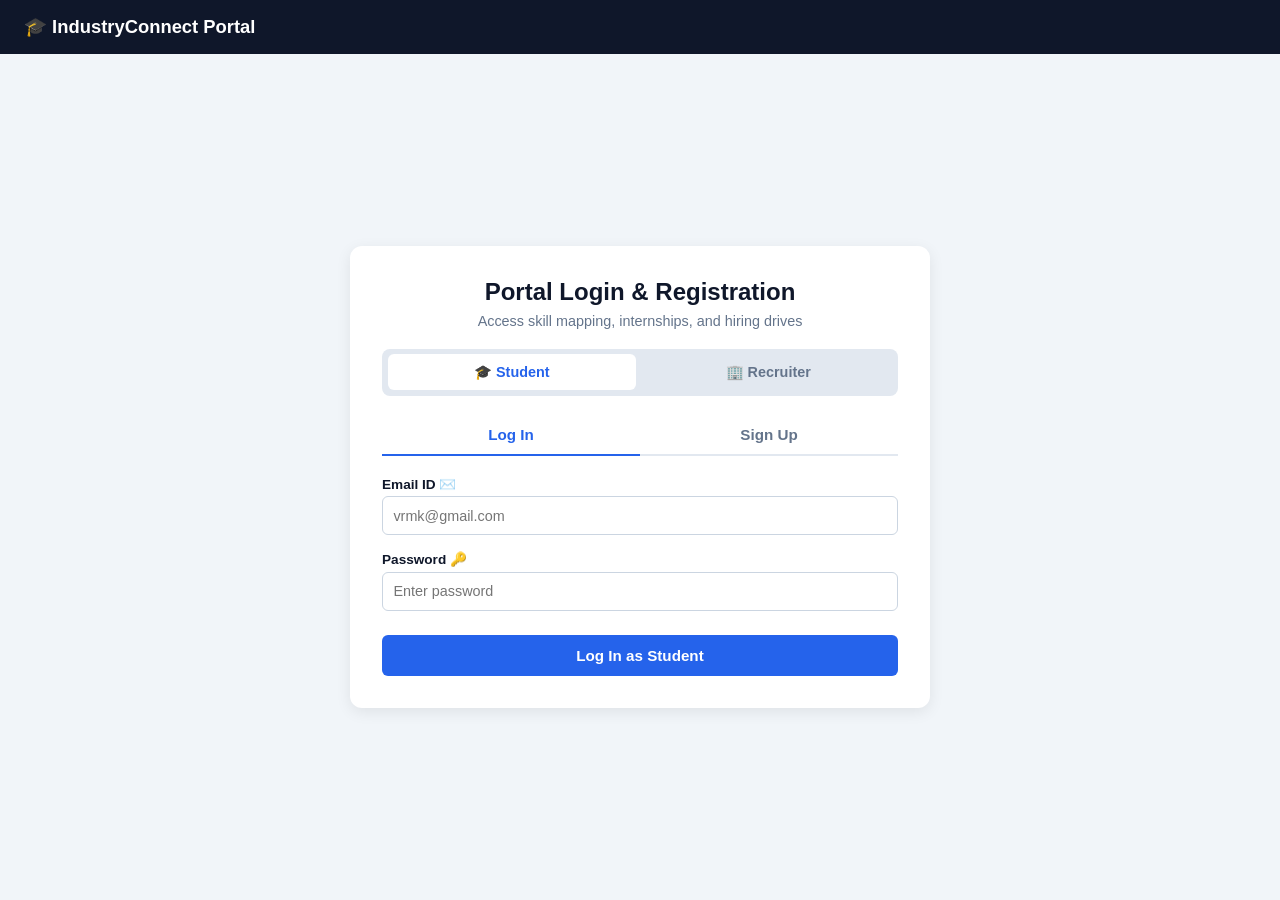
==== index.html @ fd17ff5f "Add files via upload" ====
<!DOCTYPE html>
<html lang="en">
<head>
<meta charset="UTF-8" />
<meta name="viewport" content="width=device-width, initial-scale=1.0" />
<title>Academia-Industry Collaboration Portal</title>
    <link rel="stylesheet" href="style.css">
</head>
<body>
<header>
  <div class="header-left">
    <button class="back-btn" id="header-back-btn" onclick="goBack()">⬅️ Back</button>
    <h1>🎓 IndustryConnect Portal</h1>
  </div>
  <button class="logout-btn" id="logout-btn" onclick="logout()">Logout</button>
</header>

<div class="container">

<!-- SCREEN 1: Authentication -->
<div id="screen-auth" class="screen active">
  <h2>Portal Login & Registration</h2>
  <p class="subtitle">Access skill mapping, internships, and hiring drives</p>
  <div class="role-tabs">
    <button class="role-btn active" id="btn-role-student" onclick="setRole('student')">🎓 Student</button>
    <button class="role-btn" id="btn-role-recruiter" onclick="setRole('recruiter')">🏢 Recruiter</button>
  </div>
  <div class="tab-container">
    <button class="tab-button active" id="btn-mode-login" onclick="setMode('login')">Log In</button>
    <button class="tab-button" id="btn-mode-signup" onclick="setMode('signup')">Sign Up</button>
  </div>

  <form id="form-student-login" onsubmit="handleStudentLogin(event)">
    <div class="form-group"><label for="stu-login-email">Email ID ✉️</label>
      <input type="email" id="stu-login-email" placeholder="vrmk@gmail.com" required /></div>
    <div class="form-group"><label for="stu-login-pass">Password 🔑</label>
      <input type="password" id="stu-login-pass" placeholder="Enter password" required /></div>
    <button type="submit" class="btn">Log In as Student</button>
  </form>

  <form id="form-student-signup" onsubmit="handleStudentSignup(event)" style="display:none">
    <div class="form-group"><label for="stu-sign-name">User Name 👤</label>
      <input type="text" id="stu-sign-name" placeholder="Full Name" required /></div>
    <div class="form-group"><label for="stu-sign-email">Email ID ✉️</label>
      <input type="email" id="stu-sign-email" placeholder="name@example.com" required /></div>
    <div class="form-group"><label for="stu-sign-phone">Mobile Number 📱</label>
      <input type="tel" id="stu-sign-phone" class="phone" placeholder="10-digit number" maxlength="10" inputmode="numeric" required />
      <div class="hint">Exactly 10 digits, numbers only.</div></div>
    <div class="form-group"><label for="stu-sign-pass">Create New Password 🔒</label>
      <input type="password" id="stu-sign-pass" placeholder="Min 6 characters" minlength="6" required /></div>
    <div class="form-group"><label for="stu-sign-confirm">Confirm Password 🔐</label>
      <input type="password" id="stu-sign-confirm" placeholder="Re-enter password" required /></div>
    <button type="submit" class="btn">Create Student Account</button>
  </form>

  <form id="form-recruiter-login" onsubmit="handleRecruiterLogin(event)" style="display:none">
    <div class="form-group"><label for="rec-login-email">Work Email ID ✉️</label>
      <input type="email" id="rec-login-email" placeholder="recruiter@techcorp.com" required /></div>
    <div class="form-group"><label for="rec-login-pass">Password 🔑</label>
      <input type="password" id="rec-login-pass" placeholder="Enter password" required /></div>
    <div class="form-group"><label for="rec-login-phone">Mobile Number 📱</label>
      <div class="inline-input-group">
        <input type="tel" id="rec-login-phone" class="phone" placeholder="10-digit number" maxlength="10" inputmode="numeric" required />
        <button type="button" class="inline-btn" onclick="sendOtp('rec-login')">Send OTP</button>
      </div></div>
    <div class="form-group" id="rec-login-otp-group" style="display:none">
      <label for="rec-login-otp">Enter OTP (Demo: 1234) 🔢</label>
      <div class="inline-input-group">
        <input type="text" id="rec-login-otp" placeholder="4-digit OTP" maxlength="4" />
        <button type="button" class="inline-btn" onclick="verifyOtp('rec-login')">Verify OTP</button>
      </div></div>
    <button type="submit" class="btn">Log In as Recruiter</button>
  </form>

  <form id="form-recruiter-signup" onsubmit="handleRecruiterSignup(event)" style="display:none">
    <div class="form-group"><label for="rec-sign-name">Company / Recruiter Name 👤</label>
      <input type="text" id="rec-sign-name" placeholder="TechCorp HR" required /></div>
    <div class="form-group"><label for="rec-sign-email">Work Email ID ✉️</label>
      <input type="email" id="rec-sign-email" placeholder="hr@techcorp.com" required /></div>
    <div class="form-group"><label for="rec-sign-phone">Mobile Number 📱</label>
      <div class="inline-input-group">
        <input type="tel" id="rec-sign-phone" class="phone" placeholder="10-digit number" maxlength="10" inputmode="numeric" required />
        <button type="button" class="inline-btn" onclick="sendOtp('rec-sign')">Send OTP</button>
      </div></div>
    <div class="form-group" id="rec-sign-otp-group" style="display:none">
      <label for="rec-sign-otp">Enter OTP (Demo: 1234) 🔢</label>
      <div class="inline-input-group">
        <input type="text" id="rec-sign-otp" placeholder="4-digit OTP" maxlength="4" />
        <button type="button" class="inline-btn" onclick="verifyOtp('rec-sign')">Verify OTP</button>
      </div></div>
    <div class="form-group"><label for="rec-sign-pass">Create New Password 🔒</label>
      <input type="password" id="rec-sign-pass" placeholder="Min 6 characters" minlength="6" required /></div>
    <div class="form-group"><label for="rec-sign-confirm">Confirm Password 🔐</label>
      <input type="password" id="rec-sign-confirm" placeholder="Re-enter password" required /></div>
    <button type="submit" class="btn">Create Recruiter Account</button>
  </form>
  <div id="auth-alert" class="alert-box"></div>
</div>

<!-- SCREEN 2: Student profile + offer letters -->
<div id="screen-profile" class="screen">
  <h2>🎓 Qualifications & Skills</h2>
  <p class="subtitle" id="profile-welcome">Enter your academic background and certifications</p>

  <div id="student-offers-area" style="display:none;margin-bottom:1.5rem">
    <h4 style="color:#065f46;margin-bottom:.5rem">📩 Offer Letters</h4>
    <div id="student-offers-list"></div>
  </div>

  <form onsubmit="handleProfileSubmit(event)">
    <div class="form-group"><label for="degree">Highest Qualification 🏫</label>
      <select id="degree" required>
        <option value="">-- Select Degree --</option>
        <option>B.Tech Computer Science</option>
        <option>B.Tech Electronics & Communication</option>
        <option>BCA / B.Sc Computer Science</option>
        <option>MCA / M.Tech</option>
      </select></div>
    <div class="form-group"><label for="grad-year">Graduation Year 📅</label>
      <select id="grad-year" required>
        <option>2025</option><option>2026</option><option>2027</option><option>2028</option>
      </select></div>
    <div class="form-group"><label>Completed Certifications 📜</label>
      <div class="checkbox-grid" id="profile-certs"></div></div>
    <button type="submit" class="btn">Save & View Suitable Roles 🚀</button>
    <button type="button" class="btn btn-outline" onclick="openCheck()">🎯 Check my match for a company role</button>
    <button type="button" class="btn btn-outline" onclick="goToCompanyGuide()">I don't have certifications ❌</button>
    <button type="button" class="btn btn-danger" onclick="openDelete()">🗑️ Delete my account</button>
  </form>
</div>

<!-- SCREEN 3: Matches -->
<div id="screen-matches" class="screen">
  <h2>💼 Recommended Roles</h2>
  <p class="subtitle">Best matches first, based on your certifications</p>
  <div id="matches-list"></div>
  <button class="btn btn-outline" onclick="navigateWithHistory('screen-profile')">✏️ Edit Qualifications</button>
</div>

<!-- SCREEN 4: Guide -->
<div id="screen-guide" class="screen">
  <h2>🏢 Company Certification Requirements</h2>
  <p class="subtitle">Certifications demanded by hiring partners</p>
  <div id="guide-list"></div>
  <button class="btn" onclick="navigateWithHistory('screen-profile')">🔙 Back to Add Certifications</button>
</div>

<!-- SCREEN 5: Recruiter dashboard -->
<div id="screen-recruiter-dash" class="screen">
  <h2>🏢 Recruiter Dashboard</h2>
  <p class="subtitle" id="rec-welcome">Manage job openings and evaluate student talent</p>

  <div class="card-item">
    <h4>📢 Post New Job Opening</h4>
    <p class="company-name">Define company, role type and required certifications</p>
    <button class="btn" onclick="showJobCreationForm()">➕ Create Job Opening</button>
  </div>

  <div id="job-creation-box" class="card-item" style="display:none;border:2px solid var(--primary);background:#fff">
    <h4 style="margin-bottom:.75rem;color:var(--primary)">📝 Enter Job Opening Details</h4>
    <form onsubmit="handleCreateJob(event)">
      <div class="form-group"><label for="new-job-company">Company Name 🏢</label>
        <input type="text" id="new-job-company" placeholder="e.g. Apex Tech Solutions" required /></div>
      <div class="form-group"><label for="new-job-type">Type of Role 🗂️</label>
        <select id="new-job-type" required>
          <option>Internship</option><option>Full-time</option><option>Part-time</option><option>Contract</option>
        </select></div>
      <div class="form-group"><label for="new-job-title">Required Role Name 💼</label>
        <input type="text" id="new-job-title" placeholder="e.g. AI / ML Engineer" required /></div>
      <div class="form-group"><label>Required Certifications 📜</label>
        <div class="checkbox-grid" id="job-certs"></div></div>
      <button type="submit" class="btn">Submit Job Opening 🚀</button>
    </form>
  </div>

  <div class="card-item">
    <h4>👥 Candidate Talent Pool</h4>
    <p class="company-name">View registered students, match percentage and send offer letters</p>
    <button class="btn btn-outline" onclick="reviewCandidateMatches()">🔍 Review Candidate Matches</button>
  </div>

  <div class="card-item">
    <h4>📨 Offer Letters Sent</h4>
    <div id="sent-offers-list" style="margin-top:.5rem"></div>
  </div>

  <button class="btn btn-danger" onclick="openDelete()">🗑️ Delete my account</button>
</div>

<!-- SCREEN 6: Candidate review -->
<div id="screen-candidate-matches" class="screen">
  <h2>🎯 Candidate Suitability Review</h2>
  <p class="subtitle">Ranked suitability of registered students for posted roles</p>
  <div class="form-group"><label for="match-role-select">Select Job Role to Evaluate:</label>
    <select id="match-role-select" onchange="renderCandidateMatches()"></select></div>
  <div id="candidates-list"></div>
  <button class="btn btn-outline" onclick="navigateWithHistory('screen-recruiter-dash')">🔙 Back to Recruiter Dashboard</button>
</div>

<!-- SCREEN 7: Student role match check -->
<div id="screen-check" class="screen">
  <h2>🎯 Check Role Match</h2>
  <p class="subtitle">Pick a company and role, tick your certifications, and see your match</p>
  <div class="form-group"><label for="check-company">Company 🏢</label>
    <select id="check-company" onchange="onCompanyChange()"></select></div>
  <div class="form-group"><label for="check-type">Type of Role 🗂️</label>
    <select id="check-type" onchange="onTypeChange()"></select></div>
  <div class="form-group"><label for="check-role">Role 💼</label>
    <select id="check-role"></select></div>
  <div class="form-group"><label>Certifications you have 📜</label>
    <div class="checkbox-grid" id="check-certs"></div></div>
  <button class="btn" onclick="analyzeRole()">Analyze Match 📊</button>
  <div id="check-result" style="margin-top:1rem"></div>
  <button class="btn btn-outline" onclick="navigateWithHistory('screen-profile')">🔙 Back to Profile</button>
</div>

<!-- SCREEN 8: Offer letter form -->
<div id="screen-offer" class="screen">
  <h2>📨 Send Offer Letter</h2>
  <p class="subtitle" id="offer-subtitle"></p>
  <form onsubmit="handleSendOffer(event)">
    <div class="form-group"><label for="offer-pay">Stipend / Salary 💰</label>
      <input type="text" id="offer-pay" placeholder="e.g. ₹15,000 per month or 6 LPA" required /></div>
    <div class="form-group"><label for="offer-date">Joining Date 📅</label>
      <input type="date" id="offer-date" required /></div>
    <div class="form-group"><label for="offer-location">Work Location 📍</label>
      <input type="text" id="offer-location" placeholder="e.g. Hyderabad / Remote" required /></div>
    <div class="form-group"><label for="offer-msg">Message to Student ✍️</label>
      <textarea id="offer-msg" rows="3" placeholder="We were impressed by your skills..."></textarea></div>
    <button type="submit" class="btn">Send Offer Letter 🚀</button>
  </form>
  <button class="btn btn-outline" onclick="goBack()">🔙 Cancel</button>
</div>

<!-- SCREEN 9: Delete account -->
<div id="screen-delete" class="screen">
  <h2>🗑️ Delete Account</h2>
  <p class="subtitle" id="delete-subtitle"></p>
  <form onsubmit="handleDeleteAccount(event)">
    <div class="form-group"><label for="delete-pass">Enter your password to confirm 🔑</label>
      <input type="password" id="delete-pass" required /></div>
    <button type="submit" class="btn btn-danger">Delete my account permanently</button>
  </form>
  <button class="btn btn-outline" onclick="goBack()">🔙 Cancel</button>
</div>

</div>

    <script src="script.js" defer></script>
</body>
</html>
---- style.css ----
:root{--primary:#2563eb;--primary-hover:#1d4ed8;--secondary:#0f172a;--bg:#f1f5f9;--card-bg:#fff;--text:#334155;--text-dark:#0f172a;--border:#cbd5e1;--danger:#dc2626;--success:#16a34a}
*{box-sizing:border-box;margin:0;padding:0;font-family:'Segoe UI',Tahoma,Geneva,Verdana,sans-serif}
body{background:var(--bg);color:var(--text);min-height:100vh;display:flex;flex-direction:column}
header{background:var(--secondary);color:#fff;padding:1rem 1.5rem;display:flex;justify-content:space-between;align-items:center}
.header-left{display:flex;align-items:center;gap:.75rem}
.back-btn,.logout-btn{color:#fff;border:none;padding:.4rem .8rem;border-radius:6px;font-size:.85rem;cursor:pointer;font-weight:600;display:none}
.back-btn{background:#334155}.back-btn:hover{background:#475569}
.logout-btn{background:#ef4444}
header h1{font-size:1.15rem}
.container{flex:1;display:flex;justify-content:center;align-items:center;padding:1.5rem}
.screen{background:var(--card-bg);width:100%;max-width:580px;padding:2rem;border-radius:12px;box-shadow:0 4px 15px rgba(0,0,0,.08);display:none}
.screen.active{display:block}
h2{color:var(--text-dark);text-align:center;margin-bottom:.4rem}
p.subtitle{color:#64748b;font-size:.9rem;text-align:center;margin-bottom:1.25rem}
.role-tabs{display:flex;gap:.5rem;margin-bottom:1.25rem;background:#e2e8f0;padding:.35rem;border-radius:8px}
.role-btn{flex:1;padding:.6rem;border:none;border-radius:6px;font-weight:600;font-size:.9rem;cursor:pointer;background:transparent;color:#64748b}
.role-btn.active{background:#fff;color:var(--primary)}
.tab-container{display:flex;margin-bottom:1.25rem;border-bottom:2px solid #e2e8f0}
.tab-button{flex:1;padding:.65rem;background:none;border:none;font-size:.95rem;font-weight:600;color:#64748b;cursor:pointer;border-bottom:2px solid transparent;margin-bottom:-2px}
.tab-button.active{color:var(--primary);border-bottom-color:var(--primary)}
.form-group{margin-bottom:1rem}
label{display:block;font-size:.85rem;font-weight:600;color:var(--text-dark);margin-bottom:.3rem}
input,select,textarea{width:100%;padding:.65rem;border:1px solid var(--border);border-radius:6px;font-size:.9rem;outline:none}
input:focus,select:focus,textarea:focus{border-color:var(--primary)}
.hint{font-size:.75rem;color:#64748b;margin-top:.25rem}
.inline-input-group{display:flex;gap:.5rem}
.inline-btn{padding:.65rem .9rem;background:#475569;color:#fff;border:none;border-radius:6px;font-size:.85rem;font-weight:600;cursor:pointer;white-space:nowrap}
.checkbox-grid{display:grid;grid-template-columns:1fr 1fr;gap:.5rem;background:#f8fafc;padding:.75rem;border-radius:6px;border:1px solid var(--border)}
.checkbox-label{display:flex;align-items:center;gap:.5rem;font-size:.85rem;cursor:pointer;font-weight:400;margin:0}
.checkbox-label input{width:auto}
.btn{width:100%;padding:.75rem;background:var(--primary);color:#fff;border:none;border-radius:6px;font-size:.95rem;font-weight:600;cursor:pointer;margin-top:.5rem}
.btn:hover{background:var(--primary-hover)}
.btn-recruit{background:#059669;margin-top:.75rem;padding:.55rem;font-size:.85rem}
.btn-recruit:hover{background:#047857}
.btn-outline{background:transparent;color:#64748b;border:1px solid var(--border);margin-top:.75rem}
.btn-outline:hover{background:#f8fafc;color:var(--text-dark)}
.btn-danger{background:#dc2626}.btn-danger:hover{background:#b91c1c}
.card-item{background:#f8fafc;border:1px solid #e2e8f0;border-radius:8px;padding:1rem;margin-bottom:1rem}
.offer-card{background:#ecfdf5;border:1px solid #a7f3d0;border-left:4px solid #10b981;padding:.9rem;border-radius:6px;margin-bottom:.75rem;font-size:.85rem;color:#065f46}
.offer-card strong{color:#065f46}
.offer-card .letter{background:#fff;border:1px dashed #6ee7b7;border-radius:6px;padding:.75rem;margin:.5rem 0;line-height:1.5;color:var(--text)}
.notif-actions{display:flex;gap:.5rem;margin-top:.5rem}
.btn-accept,.btn-decline{color:#fff;border:none;padding:.35rem .75rem;border-radius:4px;font-size:.8rem;cursor:pointer;font-weight:600}
.btn-accept{background:#10b981}.btn-decline{background:#ef4444}
.card-header{display:flex;justify-content:space-between;align-items:center;margin-bottom:.25rem;gap:.5rem}
.badge{font-size:.75rem;padding:.2rem .55rem;border-radius:12px;font-weight:700;color:#fff;white-space:nowrap}
.badge-high{background:#16a34a}.badge-mid{background:#d97706}.badge-low{background:#dc2626}
.badge-status{background:#475569}
.company-name{font-size:.85rem;color:#64748b;margin-bottom:.5rem}
.tag-container{display:flex;flex-wrap:wrap;gap:.35rem;margin-top:.5rem}
.tag{font-size:.75rem;padding:.25rem .5rem;border-radius:4px}
.tag-match{background:#dcfce7;color:#166534;font-weight:600}
.tag-missing{background:#fee2e2;color:#991b1b}
.tag-guide{background:#e0f2fe;color:#0369a1;font-weight:600}
.meter{height:12px;background:#e2e8f0;border-radius:6px;overflow:hidden;margin:.6rem 0}
.meter>div{height:100%;transition:width .4s}
.big-pct{font-size:2.2rem;font-weight:700;text-align:center;color:var(--text-dark)}
.alert-box{margin-top:1rem;padding:.65rem;border-radius:6px;font-size:.85rem;text-align:center;display:none}
.alert-error{background:#fee2e2;color:var(--danger);border:1px solid #fca5a5}
.alert-success{background:#dcfce7;color:var(--success);border:1px solid #86efac}
.empty{text-align:center;color:#64748b;font-size:.85rem;padding:.5rem}
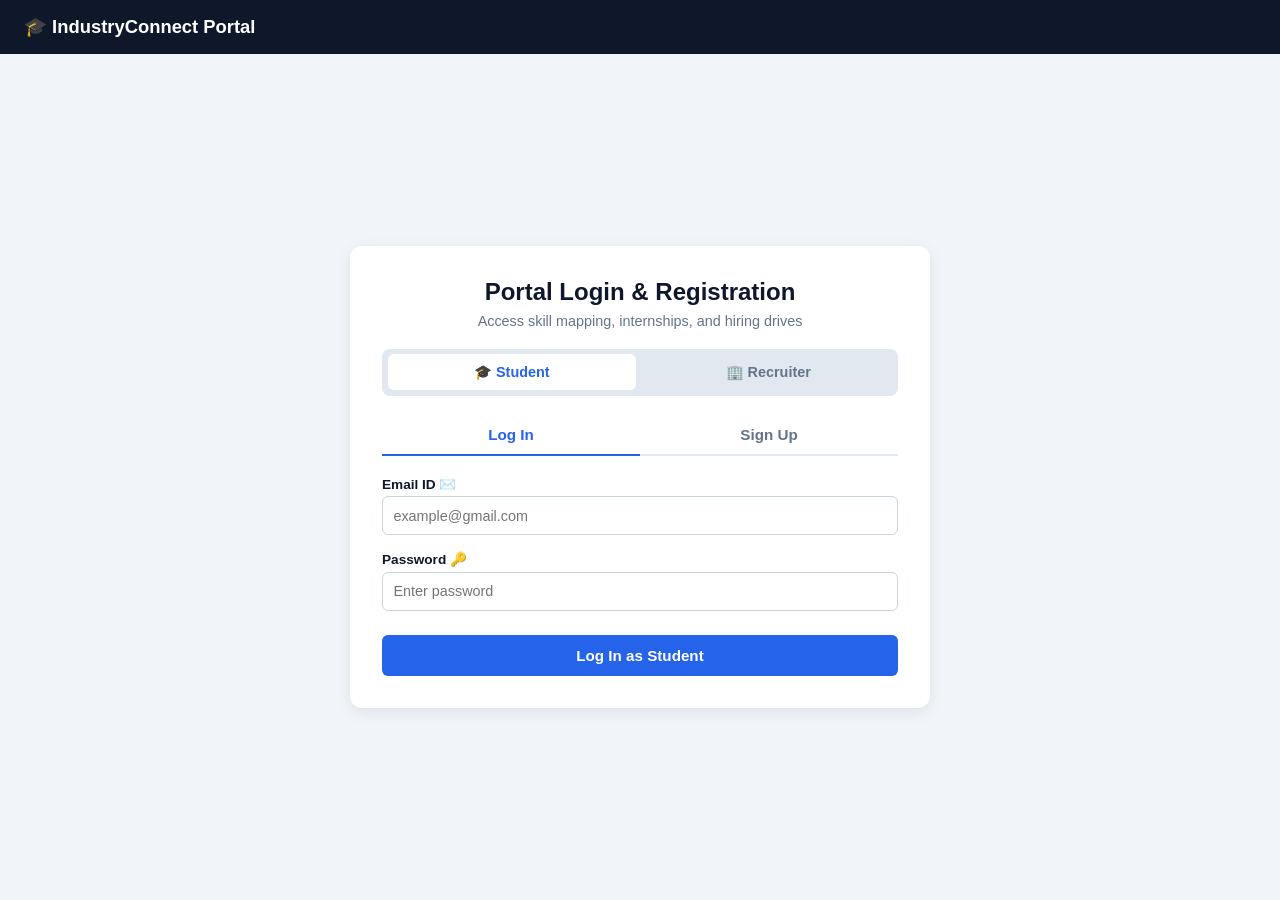
==== commit ce9f2d69: "Update index.html" ====
--- a/index.html
+++ b/index.html
@@ -32,7 +32,7 @@
 
   <form id="form-student-login" onsubmit="handleStudentLogin(event)">
     <div class="form-group"><label for="stu-login-email">Email ID ✉️</label>
-      <input type="email" id="stu-login-email" placeholder="vrmk@gmail.com" required /></div>
+      <input type="email" id="stu-login-email" placeholder="example@gmail.com" required /></div>
     <div class="form-group"><label for="stu-login-pass">Password 🔑</label>
       <input type="password" id="stu-login-pass" placeholder="Enter password" required /></div>
     <button type="submit" class="btn">Log In as Student</button>
